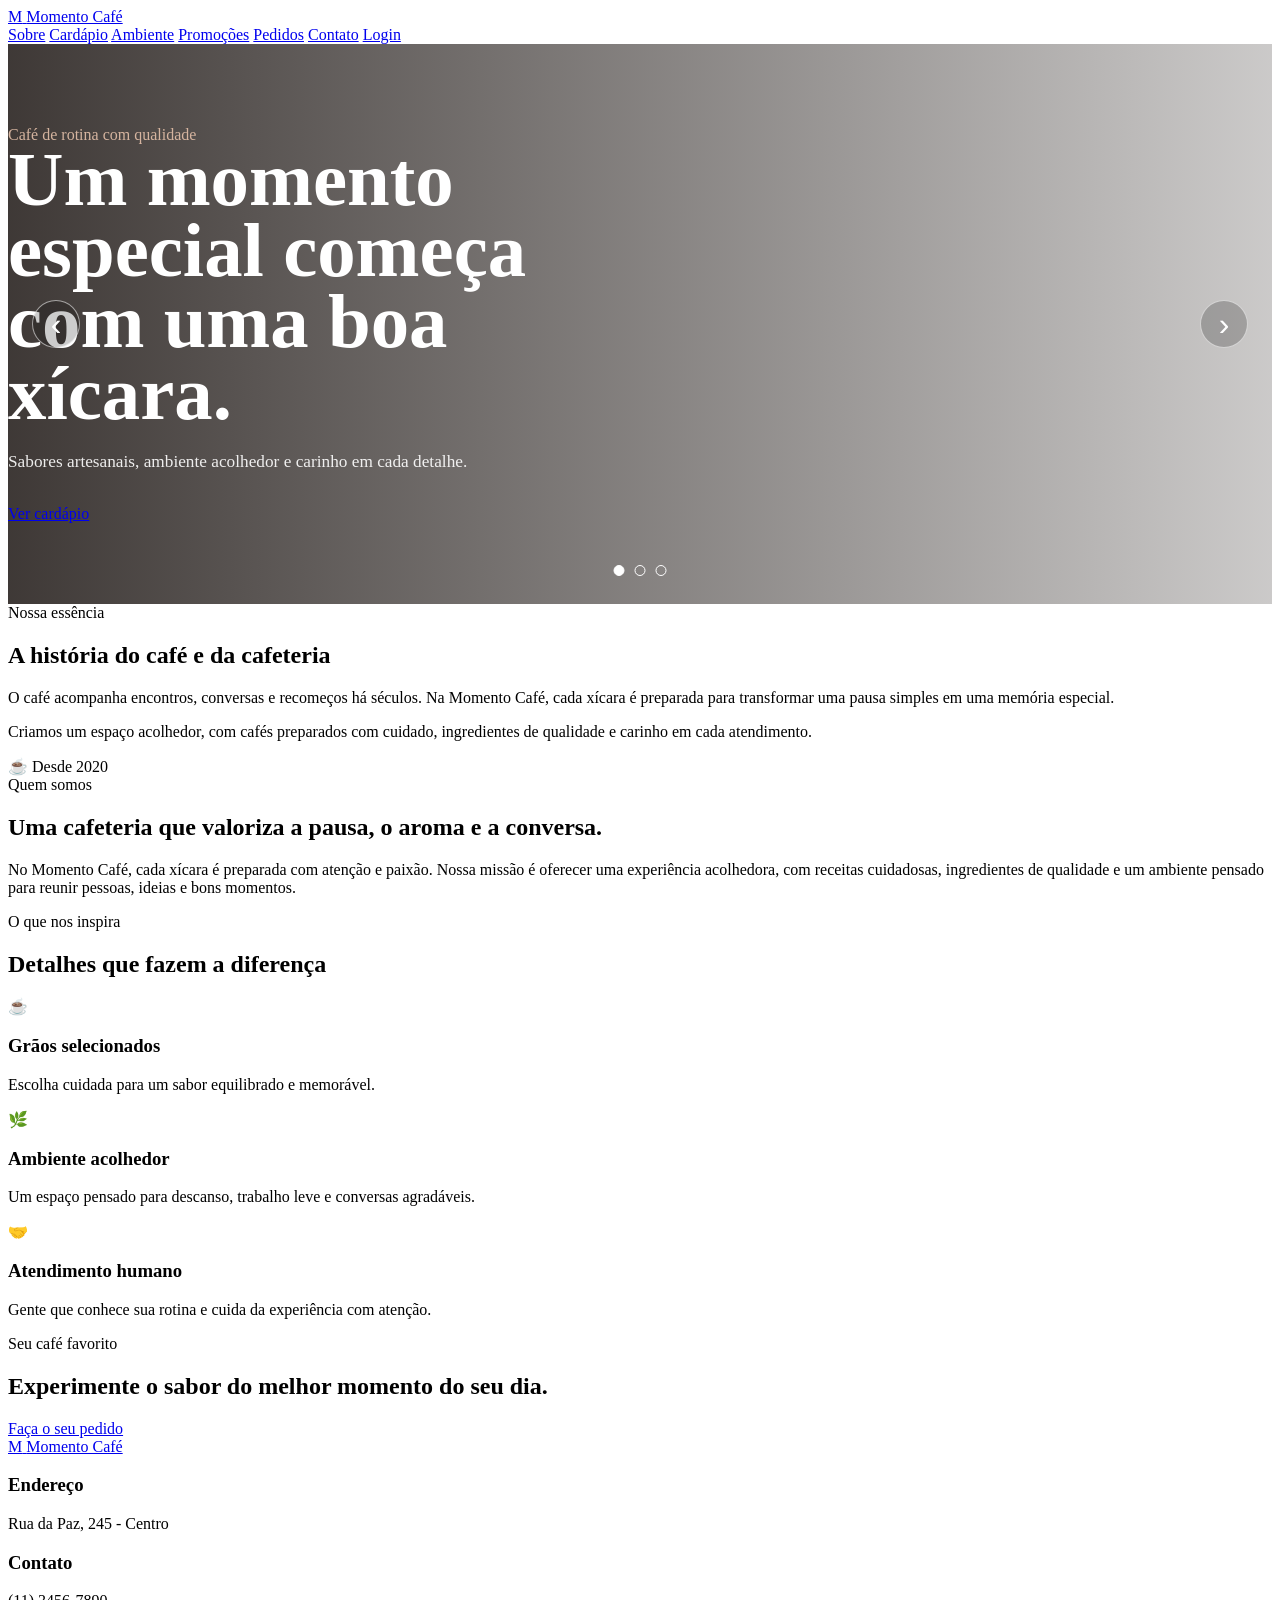
==== index.html @ d77c0c81 "Atualiza a página inicial com carrossel de destaques e mantém o layout do site da Momento Café." ====
<!DOCTYPE html>
<html lang="pt-BR">
  <head>
    <meta charset="UTF-8" />
    <meta name="viewport" content="width=device-width, initial-scale=1.0" />
    <title>Momento Café | Sobre</title>
    <meta
      name="description"
      content="Momento Café: café com alma, ambiente acolhedor e sabores que transformam o dia."
    />
    <link rel="stylesheet" href="css/style.css" />
  </head>
  <body>
    <header class="site-header">
      <div class="container nav-wrap">
        <a href="index.html" class="brand" aria-label="Momento Café home">
          <span class="brand-mark">M</span>
          <span>Momento Café</span>
        </a>

        <nav class="site-nav" aria-label="Navegação principal">
          <a href="index.html" class="active">Sobre</a>
          <a href="cardapio.html">Cardápio</a>
          <a href="ambiente.html">Ambiente</a>
          <a href="promocoes.html">Promoções</a>
          <a href="pedidos.html">Pedidos</a>
          <a href="contato.html">Contato</a>
          <a href="login.html" class="nav-button">Login</a>
        </nav>
      </div>
    </header>

    <main>
      <section class="carousel" aria-label="Destaques da Momento Café">
        <div class="carousel-track">
          <article class="carousel-slide slide-one is-active">
            <div class="carousel-content">
              <span class="eyebrow">Café de rotina com qualidade</span>
              <h1>Um momento especial começa com uma boa xícara.</h1>
              <p>Sabores artesanais, ambiente acolhedor e carinho em cada detalhe.</p>
              <a href="cardapio.html" class="btn btn-primary">Ver cardápio</a>
            </div>
          </article>

          <article class="carousel-slide slide-two">
            <div class="carousel-content">
              <span class="eyebrow">Especial da casa</span>
              <h1>Latte cremoso para deixar o dia mais leve.</h1>
              <p>Espresso suave, leite cremoso e um toque especial de canela.</p>
              <a href="pedidos.html" class="btn btn-primary">Fazer pedido</a>
            </div>
          </article>

          <article class="carousel-slide slide-three">
            <div class="carousel-content">
              <span class="eyebrow">Venha nos conhecer</span>
              <h1>Um ambiente feito para boas conversas.</h1>
              <p>Relaxe, trabalhe ou encontre seus amigos na Momento Café.</p>
              <a href="ambiente.html" class="btn btn-primary">Conhecer o ambiente</a>
            </div>
          </article>
        </div>

        <button class="carousel-control previous" type="button" aria-label="Slide anterior">‹</button>
        <button class="carousel-control next" type="button" aria-label="Próximo slide">›</button>

        <div class="carousel-dots" role="tablist" aria-label="Selecionar destaque">
          <button class="carousel-dot is-active" type="button" aria-label="Ir para o slide 1" aria-selected="true"></button>
          <button class="carousel-dot" type="button" aria-label="Ir para o slide 2" aria-selected="false"></button>
          <button class="carousel-dot" type="button" aria-label="Ir para o slide 3" aria-selected="false"></button>
        </div>
      </section>

      <section class="historia-cafe" aria-labelledby="titulo-historia">
        <div class="historia-conteudo">
          <span class="historia-kicker">Nossa essência</span>
          <h2 id="titulo-historia">A história do café e da cafeteria</h2>
          <p>
            O café acompanha encontros, conversas e recomeços há séculos. Na Momento Café,
            cada xícara é preparada para transformar uma pausa simples em uma memória especial.
          </p>
          <p>
            Criamos um espaço acolhedor, com cafés preparados com cuidado, ingredientes de qualidade
            e carinho em cada atendimento.
          </p>
        </div>
        <div class="historia-detalhe" aria-hidden="true">
          <span class="xicara">☕</span>
          <span class="ano">Desde 2020</span>
        </div>
      </section>

      <section class="section about-section">
        <div class="container two-column">
          <div>
            <span class="eyebrow accent">Quem somos</span>
            <h2>Uma cafeteria que valoriza a pausa, o aroma e a conversa.</h2>
          </div>
          <p>
            No Momento Café, cada xícara é preparada com atenção e paixão. Nossa missão é oferecer
            uma experiência acolhedora, com receitas cuidadosas, ingredientes de qualidade e um ambiente
            pensado para reunir pessoas, ideias e bons momentos.
          </p>
        </div>
      </section>

      <section class="section highlight-section">
        <div class="container">
          <div class="section-heading">
            <span class="eyebrow">O que nos inspira</span>
            <h2>Detalhes que fazem a diferença</h2>
          </div>

          <div class="feature-grid">
            <article class="feature-card">
              <span class="feature-icon">☕</span>
              <h3>Grãos selecionados</h3>
              <p>Escolha cuidada para um sabor equilibrado e memorável.</p>
            </article>
            <article class="feature-card">
              <span class="feature-icon">🌿</span>
              <h3>Ambiente acolhedor</h3>
              <p>Um espaço pensado para descanso, trabalho leve e conversas agradáveis.</p>
            </article>
            <article class="feature-card">
              <span class="feature-icon">🤝</span>
              <h3>Atendimento humano</h3>
              <p>Gente que conhece sua rotina e cuida da experiência com atenção.</p>
            </article>
          </div>
        </div>
      </section>

      <section class="section cta-band">
        <div class="container cta-box">
          <div>
            <span class="eyebrow">Seu café favorito</span>
            <h2>Experimente o sabor do melhor momento do seu dia.</h2>
          </div>
          <a href="pedidos.html" class="btn btn-primary">Faça o seu pedido</a>
        </div>
      </section>
    </main>

    <footer class="site-footer">
      <div class="container footer-grid">
        <div>
          <a href="index.html" class="brand footer-brand">
            <span class="brand-mark">M</span>
            <span>Momento Café</span>
          </a>
        </div>
        <div>
          <h3>Endereço</h3>
          <p>Rua da Paz, 245 - Centro</p>
        </div>
        <div>
          <h3>Contato</h3>
          <p>(11) 3456-7890</p>
        </div>
      </div>
    </footer>

    <script>
      const slides = [...document.querySelectorAll('.carousel-slide')];
      const dots = [...document.querySelectorAll('.carousel-dot')];
      let currentSlide = 0;
      let timer;

      function showSlide(index) {
        currentSlide = (index + slides.length) % slides.length;
        slides.forEach((slide, i) => slide.classList.toggle('is-active', i === currentSlide));
        dots.forEach((dot, i) => {
          dot.classList.toggle('is-active', i === currentSlide);
          dot.setAttribute('aria-selected', i === currentSlide ? 'true' : 'false');
        });
      }

      function startAutoPlay() {
        clearInterval(timer);
        timer = setInterval(() => showSlide(currentSlide + 1), 5000);
      }

      document.querySelector('.next').addEventListener('click', () => {
        showSlide(currentSlide + 1);
        startAutoPlay();
      });

      document.querySelector('.previous').addEventListener('click', () => {
        showSlide(currentSlide - 1);
        startAutoPlay();
      });

      dots.forEach((dot, index) => {
        dot.addEventListener('click', () => {
          showSlide(index);
          startAutoPlay();
        });
      });

      startAutoPlay();
    </script>
  </body>
</html>
---- css/style.css ----
/* Carrossel da página inicial */
.carousel {
  position: relative;
  min-height: 560px;
  overflow: hidden;
  color: #fff;
}

.carousel-track,
.carousel-slide {
  min-height: 560px;
}

.carousel-slide {
  position: absolute;
  inset: 0;
  display: flex;
  align-items: center;
  opacity: 0;
  visibility: hidden;
  transition: opacity 0.7s ease, visibility 0.7s ease;
  background-position: center;
  background-size: cover;
}

.carousel-slide::before {
  content: "";
  position: absolute;
  inset: 0;
  background: linear-gradient(90deg, rgba(20, 13, 10, 0.82), rgba(20, 13, 10, 0.22));
}

.carousel-slide.is-active {
  opacity: 1;
  visibility: visible;
}

.slide-one { background-image: url('https://images.unsplash.com/photo-1495474472287-4d71bcdd2085?auto=format&fit=crop&w=1800&q=85'); }
.slide-two { background-image: url('https://images.unsplash.com/photo-1541167760496-1628856ab772?auto=format&fit=crop&w=1800&q=85'); }
.slide-three { background-image: url('https://images.unsplash.com/photo-1445116572660-236099ec97a0?auto=format&fit=crop&w=1800&q=85'); }

.carousel-content {
  position: relative;
  z-index: 1;
  width: min(650px, calc(100% - 32px));
  margin: 0 auto;
  margin-left: max(16px, calc((100% - var(--container)) / 2));
}

.carousel-content h1 {
  max-width: 650px;
  margin: 0 0 18px;
  color: #fff;
  font-family: var(--font-display);
  font-size: clamp(3rem, 6vw, 5.5rem);
  line-height: 0.93;
}

.carousel-content p {
  max-width: 500px;
  margin: 0 0 28px;
  color: rgba(255, 255, 255, 0.9);
  font-size: 1.08rem;
  line-height: 1.7;
}

.carousel-content .eyebrow { color: #d5b49f; }

.carousel-control {
  position: absolute;
  z-index: 2;
  top: 50%;
  width: 48px;
  height: 48px;
  border: 1px solid rgba(255, 255, 255, 0.55);
  border-radius: 50%;
  background: rgba(0, 0, 0, 0.2);
  color: #fff;
  cursor: pointer;
  font-size: 2rem;
  line-height: 1;
  transform: translateY(-50%);
  transition: background 0.2s ease;
}

.carousel-control:hover { background: rgba(0, 0, 0, 0.5); }
.carousel-control.previous { left: 24px; }
.carousel-control.next { right: 24px; }

.carousel-dots {
  position: absolute;
  z-index: 2;
  bottom: 28px;
  left: 50%;
  display: flex;
  gap: 10px;
  transform: translateX(-50%);
}

.carousel-dot {
  width: 11px;
  height: 11px;
  padding: 0;
  border: 1px solid #fff;
  border-radius: 50%;
  background: transparent;
  cursor: pointer;
}

.carousel-dot.is-active { background: #fff; }

@media (max-width: 640px) {
  .carousel,
  .carousel-track,
  .carousel-slide { min-height: 620px; }
  .carousel-control { top: auto; bottom: 22px; transform: none; }
  .carousel-control.previous { left: 24px; }
  .carousel-control.next { right: 24px; }
  .carousel-dots { bottom: 40px; }
}
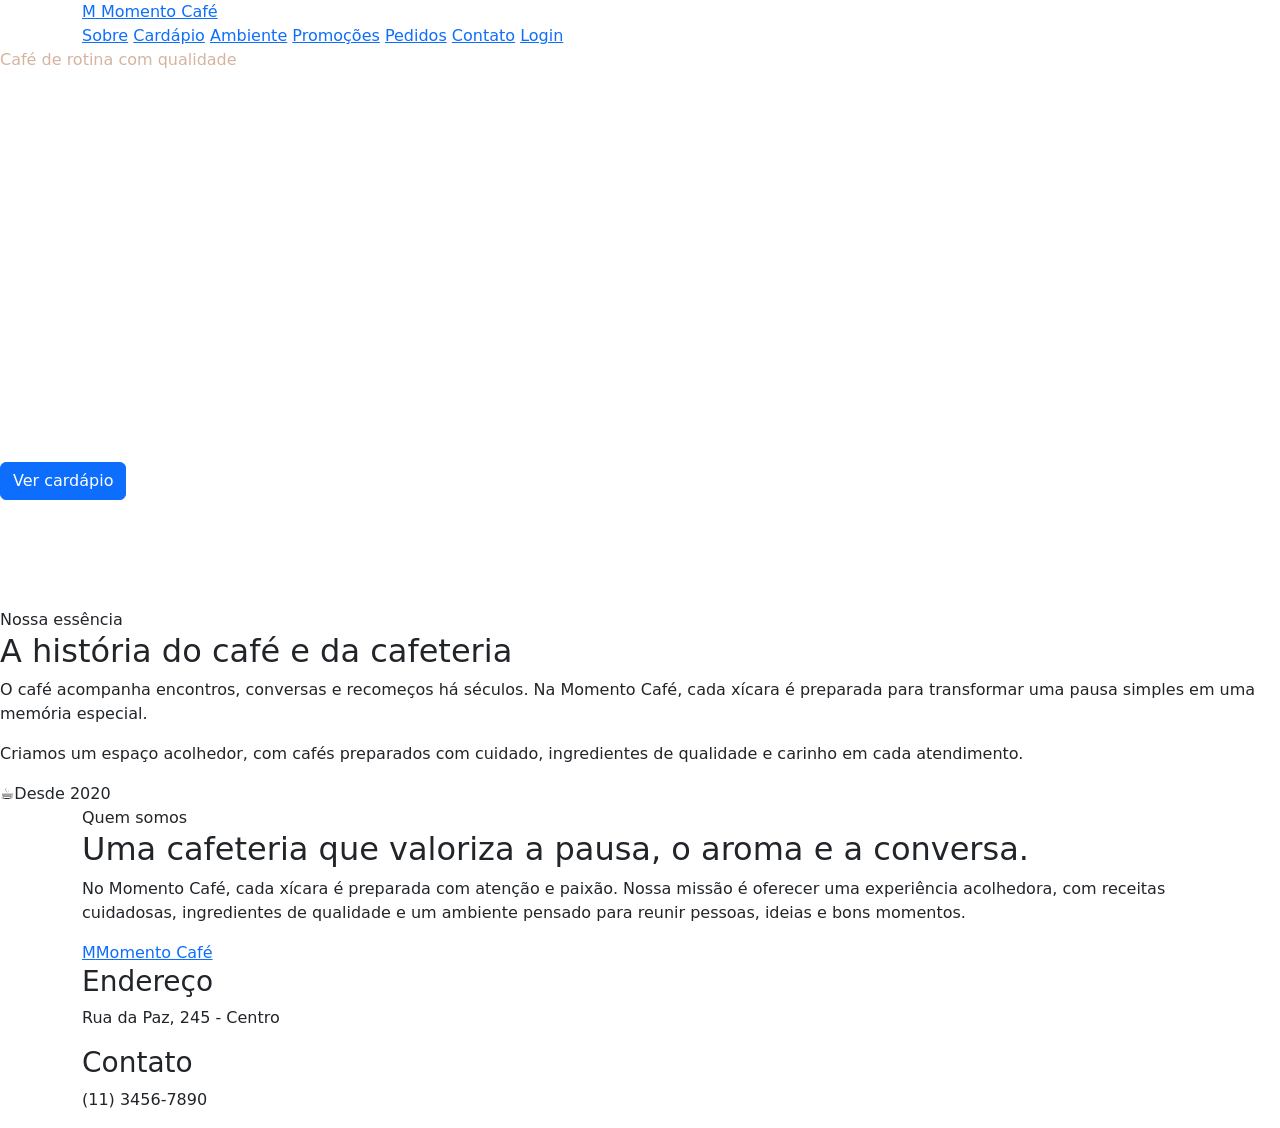
==== commit 1509f4e2: "Substitui o carrossel por um carousel Bootstrap com três slides funcionais." ====
--- a/index.html
+++ b/index.html
@@ -4,10 +4,8 @@
     <meta charset="UTF-8" />
     <meta name="viewport" content="width=device-width, initial-scale=1.0" />
     <title>Momento Café | Sobre</title>
-    <meta
-      name="description"
-      content="Momento Café: café com alma, ambiente acolhedor e sabores que transformam o dia."
-    />
+    <meta name="description" content="Momento Café: café com alma, ambiente acolhedor e sabores que transformam o dia." />
+    <link href="https://cdn.jsdelivr.net/npm/bootstrap@5.3.3/dist/css/bootstrap.min.css" rel="stylesheet" integrity="sha384-QWTKZyjpPEjISv5WaRU9OFeRpok6YctnYmDr5pNlyT2bRjXh0JMhjY6hW+ALEwIH" crossorigin="anonymous" />
     <link rel="stylesheet" href="css/style.css" />
   </head>
   <body>
@@ -17,7 +15,6 @@
           <span class="brand-mark">M</span>
           <span>Momento Café</span>
         </a>
-
         <nav class="site-nav" aria-label="Navegação principal">
           <a href="index.html" class="active">Sobre</a>
           <a href="cardapio.html">Cardápio</a>
@@ -31,174 +28,76 @@
     </header>
 
     <main>
-      <section class="carousel" aria-label="Destaques da Momento Café">
-        <div class="carousel-track">
-          <article class="carousel-slide slide-one is-active">
+      <section id="carouselMomentoCafe" class="carousel slide" data-bs-ride="carousel" data-bs-interval="5000" aria-label="Destaques da Momento Café">
+        <div class="carousel-indicators">
+          <button type="button" data-bs-target="#carouselMomentoCafe" data-bs-slide-to="0" class="active" aria-current="true" aria-label="Slide 1"></button>
+          <button type="button" data-bs-target="#carouselMomentoCafe" data-bs-slide-to="1" aria-label="Slide 2"></button>
+          <button type="button" data-bs-target="#carouselMomentoCafe" data-bs-slide-to="2" aria-label="Slide 3"></button>
+        </div>
+
+        <div class="carousel-inner">
+          <div class="carousel-item active slide-one">
             <div class="carousel-content">
               <span class="eyebrow">Café de rotina com qualidade</span>
               <h1>Um momento especial começa com uma boa xícara.</h1>
               <p>Sabores artesanais, ambiente acolhedor e carinho em cada detalhe.</p>
               <a href="cardapio.html" class="btn btn-primary">Ver cardápio</a>
             </div>
-          </article>
-
-          <article class="carousel-slide slide-two">
+          </div>
+          <div class="carousel-item slide-two">
             <div class="carousel-content">
               <span class="eyebrow">Especial da casa</span>
               <h1>Latte cremoso para deixar o dia mais leve.</h1>
               <p>Espresso suave, leite cremoso e um toque especial de canela.</p>
               <a href="pedidos.html" class="btn btn-primary">Fazer pedido</a>
             </div>
-          </article>
-
-          <article class="carousel-slide slide-three">
+          </div>
+          <div class="carousel-item slide-three">
             <div class="carousel-content">
               <span class="eyebrow">Venha nos conhecer</span>
               <h1>Um ambiente feito para boas conversas.</h1>
               <p>Relaxe, trabalhe ou encontre seus amigos na Momento Café.</p>
               <a href="ambiente.html" class="btn btn-primary">Conhecer o ambiente</a>
             </div>
-          </article>
+          </div>
         </div>
 
-        <button class="carousel-control previous" type="button" aria-label="Slide anterior">‹</button>
-        <button class="carousel-control next" type="button" aria-label="Próximo slide">›</button>
-
-        <div class="carousel-dots" role="tablist" aria-label="Selecionar destaque">
-          <button class="carousel-dot is-active" type="button" aria-label="Ir para o slide 1" aria-selected="true"></button>
-          <button class="carousel-dot" type="button" aria-label="Ir para o slide 2" aria-selected="false"></button>
-          <button class="carousel-dot" type="button" aria-label="Ir para o slide 3" aria-selected="false"></button>
-        </div>
+        <button class="carousel-control-prev" type="button" data-bs-target="#carouselMomentoCafe" data-bs-slide="prev">
+          <span class="carousel-control-prev-icon" aria-hidden="true"></span>
+          <span class="visually-hidden">Anterior</span>
+        </button>
+        <button class="carousel-control-next" type="button" data-bs-target="#carouselMomentoCafe" data-bs-slide="next">
+          <span class="carousel-control-next-icon" aria-hidden="true"></span>
+          <span class="visually-hidden">Próximo</span>
+        </button>
       </section>
 
       <section class="historia-cafe" aria-labelledby="titulo-historia">
         <div class="historia-conteudo">
           <span class="historia-kicker">Nossa essência</span>
           <h2 id="titulo-historia">A história do café e da cafeteria</h2>
-          <p>
-            O café acompanha encontros, conversas e recomeços há séculos. Na Momento Café,
-            cada xícara é preparada para transformar uma pausa simples em uma memória especial.
-          </p>
-          <p>
-            Criamos um espaço acolhedor, com cafés preparados com cuidado, ingredientes de qualidade
-            e carinho em cada atendimento.
-          </p>
+          <p>O café acompanha encontros, conversas e recomeços há séculos. Na Momento Café, cada xícara é preparada para transformar uma pausa simples em uma memória especial.</p>
+          <p>Criamos um espaço acolhedor, com cafés preparados com cuidado, ingredientes de qualidade e carinho em cada atendimento.</p>
         </div>
-        <div class="historia-detalhe" aria-hidden="true">
-          <span class="xicara">☕</span>
-          <span class="ano">Desde 2020</span>
-        </div>
+        <div class="historia-detalhe" aria-hidden="true"><span class="xicara">☕</span><span class="ano">Desde 2020</span></div>
       </section>
 
       <section class="section about-section">
         <div class="container two-column">
-          <div>
-            <span class="eyebrow accent">Quem somos</span>
-            <h2>Uma cafeteria que valoriza a pausa, o aroma e a conversa.</h2>
-          </div>
-          <p>
-            No Momento Café, cada xícara é preparada com atenção e paixão. Nossa missão é oferecer
-            uma experiência acolhedora, com receitas cuidadosas, ingredientes de qualidade e um ambiente
-            pensado para reunir pessoas, ideias e bons momentos.
-          </p>
-        </div>
-      </section>
-
-      <section class="section highlight-section">
-        <div class="container">
-          <div class="section-heading">
-            <span class="eyebrow">O que nos inspira</span>
-            <h2>Detalhes que fazem a diferença</h2>
-          </div>
-
-          <div class="feature-grid">
-            <article class="feature-card">
-              <span class="feature-icon">☕</span>
-              <h3>Grãos selecionados</h3>
-              <p>Escolha cuidada para um sabor equilibrado e memorável.</p>
-            </article>
-            <article class="feature-card">
-              <span class="feature-icon">🌿</span>
-              <h3>Ambiente acolhedor</h3>
-              <p>Um espaço pensado para descanso, trabalho leve e conversas agradáveis.</p>
-            </article>
-            <article class="feature-card">
-              <span class="feature-icon">🤝</span>
-              <h3>Atendimento humano</h3>
-              <p>Gente que conhece sua rotina e cuida da experiência com atenção.</p>
-            </article>
-          </div>
-        </div>
-      </section>
-
-      <section class="section cta-band">
-        <div class="container cta-box">
-          <div>
-            <span class="eyebrow">Seu café favorito</span>
-            <h2>Experimente o sabor do melhor momento do seu dia.</h2>
-          </div>
-          <a href="pedidos.html" class="btn btn-primary">Faça o seu pedido</a>
+          <div><span class="eyebrow accent">Quem somos</span><h2>Uma cafeteria que valoriza a pausa, o aroma e a conversa.</h2></div>
+          <p>No Momento Café, cada xícara é preparada com atenção e paixão. Nossa missão é oferecer uma experiência acolhedora, com receitas cuidadosas, ingredientes de qualidade e um ambiente pensado para reunir pessoas, ideias e bons momentos.</p>
         </div>
       </section>
     </main>
 
     <footer class="site-footer">
       <div class="container footer-grid">
-        <div>
-          <a href="index.html" class="brand footer-brand">
-            <span class="brand-mark">M</span>
-            <span>Momento Café</span>
-          </a>
-        </div>
-        <div>
-          <h3>Endereço</h3>
-          <p>Rua da Paz, 245 - Centro</p>
-        </div>
-        <div>
-          <h3>Contato</h3>
-          <p>(11) 3456-7890</p>
-        </div>
+        <div><a href="index.html" class="brand footer-brand"><span class="brand-mark">M</span><span>Momento Café</span></a></div>
+        <div><h3>Endereço</h3><p>Rua da Paz, 245 - Centro</p></div>
+        <div><h3>Contato</h3><p>(11) 3456-7890</p></div>
       </div>
     </footer>
 
-    <script>
-      const slides = [...document.querySelectorAll('.carousel-slide')];
-      const dots = [...document.querySelectorAll('.carousel-dot')];
-      let currentSlide = 0;
-      let timer;
-
-      function showSlide(index) {
-        currentSlide = (index + slides.length) % slides.length;
-        slides.forEach((slide, i) => slide.classList.toggle('is-active', i === currentSlide));
-        dots.forEach((dot, i) => {
-          dot.classList.toggle('is-active', i === currentSlide);
-          dot.setAttribute('aria-selected', i === currentSlide ? 'true' : 'false');
-        });
-      }
-
-      function startAutoPlay() {
-        clearInterval(timer);
-        timer = setInterval(() => showSlide(currentSlide + 1), 5000);
-      }
-
-      document.querySelector('.next').addEventListener('click', () => {
-        showSlide(currentSlide + 1);
-        startAutoPlay();
-      });
-
-      document.querySelector('.previous').addEventListener('click', () => {
-        showSlide(currentSlide - 1);
-        startAutoPlay();
-      });
-
-      dots.forEach((dot, index) => {
-        dot.addEventListener('click', () => {
-          showSlide(index);
-          startAutoPlay();
-        });
-      });
-
-      startAutoPlay();
-    </script>
+    <script src="https://cdn.jsdelivr.net/npm/bootstrap@5.3.3/dist/js/bootstrap.bundle.min.js" integrity="sha384-YvpcrYf0tY3lHB60NNkmXc5s9fDVZLESaAA55NDzOxhy9GkcIdslK1eN7N6jIeHz" crossorigin="anonymous"></script>
   </body>
 </html>
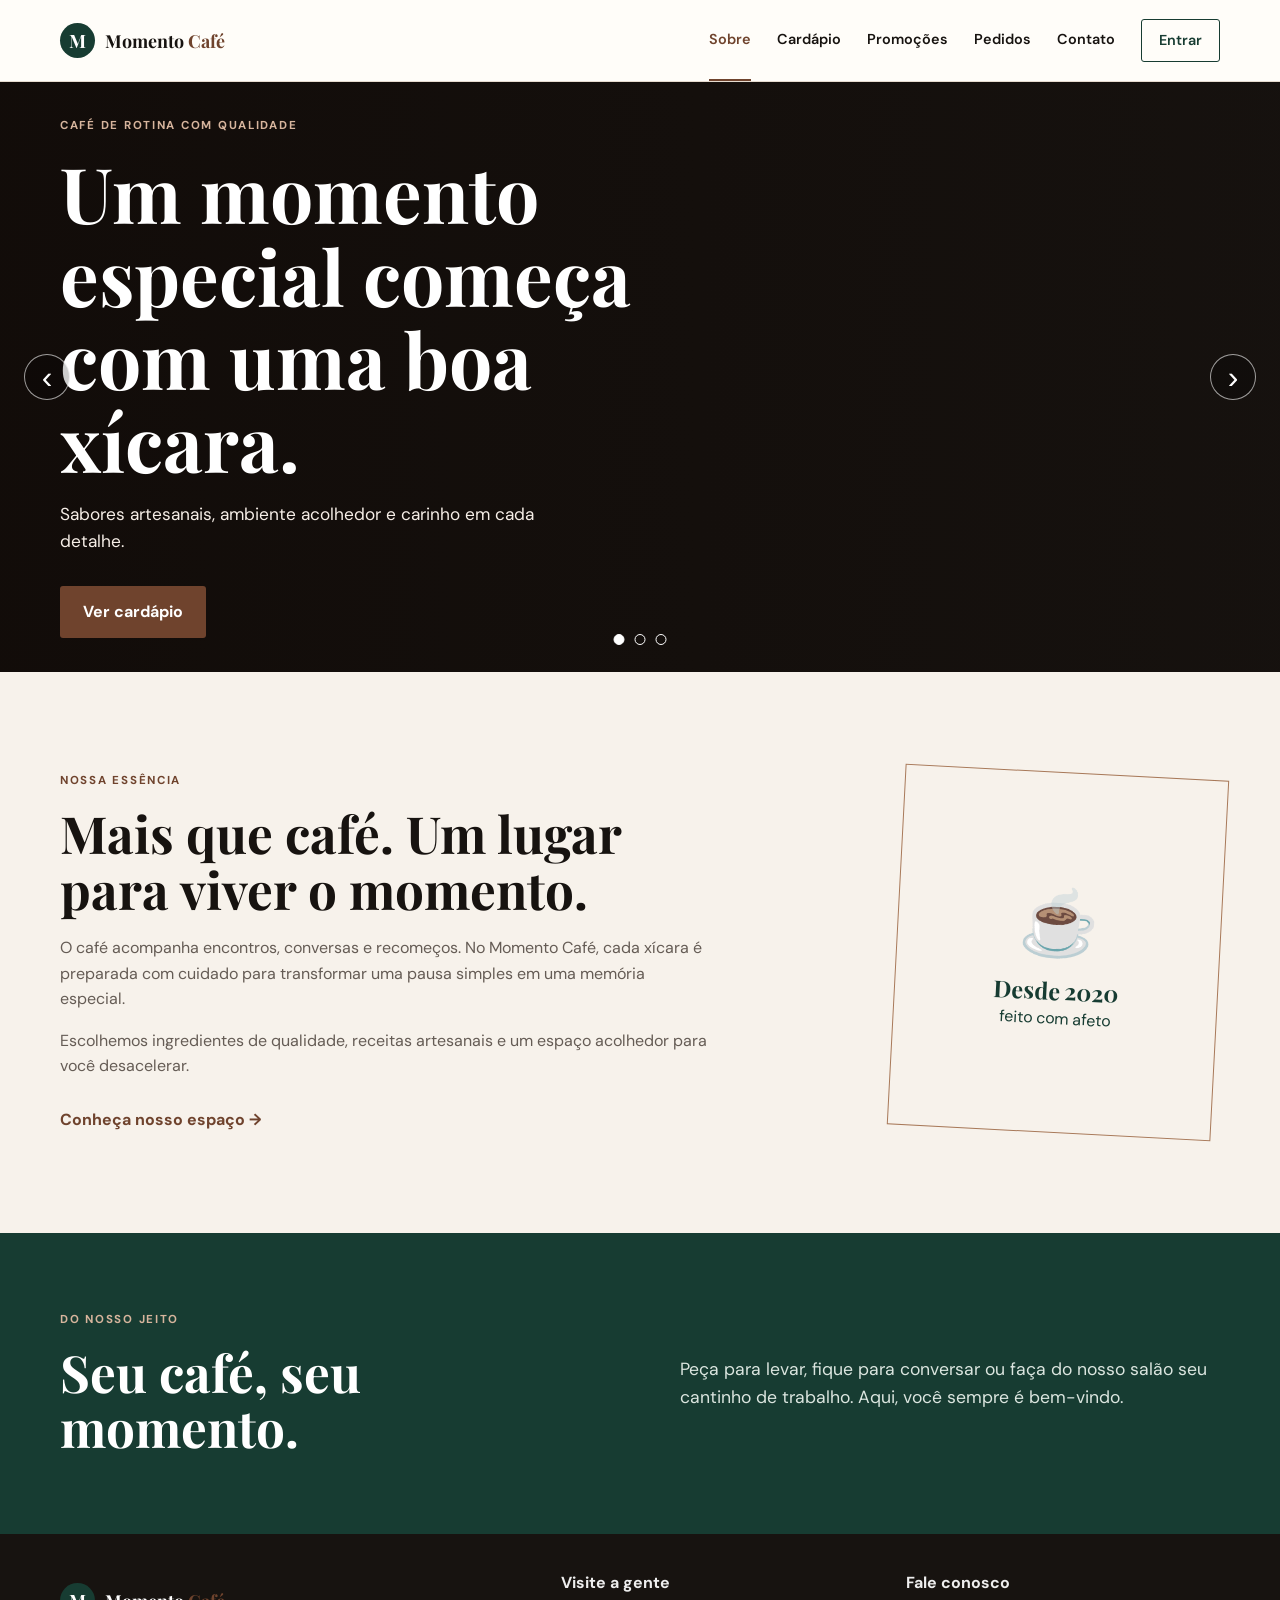
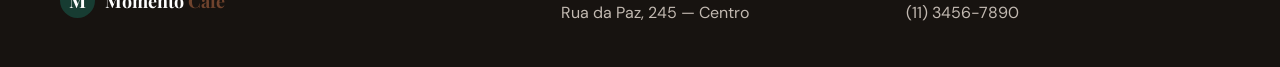
==== commit ae0f448d: "Cria páginas completas da cafeteria Momento Café com navegação, carrossel e estilos responsivos." ====
--- a/index.html
+++ b/index.html
@@ -1,103 +1,31 @@
 <!DOCTYPE html>
 <html lang="pt-BR">
-  <head>
-    <meta charset="UTF-8" />
-    <meta name="viewport" content="width=device-width, initial-scale=1.0" />
-    <title>Momento Café | Sobre</title>
-    <meta name="description" content="Momento Café: café com alma, ambiente acolhedor e sabores que transformam o dia." />
-    <link href="https://cdn.jsdelivr.net/npm/bootstrap@5.3.3/dist/css/bootstrap.min.css" rel="stylesheet" integrity="sha384-QWTKZyjpPEjISv5WaRU9OFeRpok6YctnYmDr5pNlyT2bRjXh0JMhjY6hW+ALEwIH" crossorigin="anonymous" />
-    <link rel="stylesheet" href="css/style.css" />
-  </head>
-  <body>
-    <header class="site-header">
-      <div class="container nav-wrap">
-        <a href="index.html" class="brand" aria-label="Momento Café home">
-          <span class="brand-mark">M</span>
-          <span>Momento Café</span>
-        </a>
-        <nav class="site-nav" aria-label="Navegação principal">
-          <a href="index.html" class="active">Sobre</a>
-          <a href="cardapio.html">Cardápio</a>
-          <a href="ambiente.html">Ambiente</a>
-          <a href="promocoes.html">Promoções</a>
-          <a href="pedidos.html">Pedidos</a>
-          <a href="contato.html">Contato</a>
-          <a href="login.html" class="nav-button">Login</a>
-        </nav>
-      </div>
-    </header>
-
-    <main>
-      <section id="carouselMomentoCafe" class="carousel slide" data-bs-ride="carousel" data-bs-interval="5000" aria-label="Destaques da Momento Café">
-        <div class="carousel-indicators">
-          <button type="button" data-bs-target="#carouselMomentoCafe" data-bs-slide-to="0" class="active" aria-current="true" aria-label="Slide 1"></button>
-          <button type="button" data-bs-target="#carouselMomentoCafe" data-bs-slide-to="1" aria-label="Slide 2"></button>
-          <button type="button" data-bs-target="#carouselMomentoCafe" data-bs-slide-to="2" aria-label="Slide 3"></button>
-        </div>
-
-        <div class="carousel-inner">
-          <div class="carousel-item active slide-one">
-            <div class="carousel-content">
-              <span class="eyebrow">Café de rotina com qualidade</span>
-              <h1>Um momento especial começa com uma boa xícara.</h1>
-              <p>Sabores artesanais, ambiente acolhedor e carinho em cada detalhe.</p>
-              <a href="cardapio.html" class="btn btn-primary">Ver cardápio</a>
-            </div>
-          </div>
-          <div class="carousel-item slide-two">
-            <div class="carousel-content">
-              <span class="eyebrow">Especial da casa</span>
-              <h1>Latte cremoso para deixar o dia mais leve.</h1>
-              <p>Espresso suave, leite cremoso e um toque especial de canela.</p>
-              <a href="pedidos.html" class="btn btn-primary">Fazer pedido</a>
-            </div>
-          </div>
-          <div class="carousel-item slide-three">
-            <div class="carousel-content">
-              <span class="eyebrow">Venha nos conhecer</span>
-              <h1>Um ambiente feito para boas conversas.</h1>
-              <p>Relaxe, trabalhe ou encontre seus amigos na Momento Café.</p>
-              <a href="ambiente.html" class="btn btn-primary">Conhecer o ambiente</a>
-            </div>
-          </div>
-        </div>
-
-        <button class="carousel-control-prev" type="button" data-bs-target="#carouselMomentoCafe" data-bs-slide="prev">
-          <span class="carousel-control-prev-icon" aria-hidden="true"></span>
-          <span class="visually-hidden">Anterior</span>
-        </button>
-        <button class="carousel-control-next" type="button" data-bs-target="#carouselMomentoCafe" data-bs-slide="next">
-          <span class="carousel-control-next-icon" aria-hidden="true"></span>
-          <span class="visually-hidden">Próximo</span>
-        </button>
-      </section>
-
-      <section class="historia-cafe" aria-labelledby="titulo-historia">
-        <div class="historia-conteudo">
-          <span class="historia-kicker">Nossa essência</span>
-          <h2 id="titulo-historia">A história do café e da cafeteria</h2>
-          <p>O café acompanha encontros, conversas e recomeços há séculos. Na Momento Café, cada xícara é preparada para transformar uma pausa simples em uma memória especial.</p>
-          <p>Criamos um espaço acolhedor, com cafés preparados com cuidado, ingredientes de qualidade e carinho em cada atendimento.</p>
-        </div>
-        <div class="historia-detalhe" aria-hidden="true"><span class="xicara">☕</span><span class="ano">Desde 2020</span></div>
-      </section>
-
-      <section class="section about-section">
-        <div class="container two-column">
-          <div><span class="eyebrow accent">Quem somos</span><h2>Uma cafeteria que valoriza a pausa, o aroma e a conversa.</h2></div>
-          <p>No Momento Café, cada xícara é preparada com atenção e paixão. Nossa missão é oferecer uma experiência acolhedora, com receitas cuidadosas, ingredientes de qualidade e um ambiente pensado para reunir pessoas, ideias e bons momentos.</p>
-        </div>
-      </section>
-    </main>
-
-    <footer class="site-footer">
-      <div class="container footer-grid">
-        <div><a href="index.html" class="brand footer-brand"><span class="brand-mark">M</span><span>Momento Café</span></a></div>
-        <div><h3>Endereço</h3><p>Rua da Paz, 245 - Centro</p></div>
-        <div><h3>Contato</h3><p>(11) 3456-7890</p></div>
-      </div>
-    </footer>
-
-    <script src="https://cdn.jsdelivr.net/npm/bootstrap@5.3.3/dist/js/bootstrap.bundle.min.js" integrity="sha384-YvpcrYf0tY3lHB60NNkmXc5s9fDVZLESaAA55NDzOxhy9GkcIdslK1eN7N6jIeHz" crossorigin="anonymous"></script>
-  </body>
-</html>
+<head>
+  <meta charset="UTF-8"><meta name="viewport" content="width=device-width, initial-scale=1.0">
+  <meta name="description" content="Momento Café — café com alma, sabor e bons momentos.">
+  <title>Sobre | Momento Café</title>
+  <link rel="preconnect" href="https://fonts.googleapis.com"><link rel="preconnect" href="https://fonts.gstatic.com" crossorigin>
+  <link href="https://fonts.googleapis.com/css2?family=DM+Sans:wght@400;500;600;700&family=Playfair+Display:wght@600;700;800&display=swap" rel="stylesheet">
+  <link rel="stylesheet" href="css/style.css">
+</head>
+<body>
+  <header class="site-header"><div class="container nav-wrap">
+    <a class="brand" href="index.html"><span class="brand-mark">M</span><span>Momento <strong>Café</strong></span></a>
+    <nav class="site-nav" aria-label="Navegação principal">
+      <a class="active" href="index.html">Sobre</a><a href="cardapio.html">Cardápio</a><a href="promocoes.html">Promoções</a><a href="pedidos.html">Pedidos</a><a href="contato.html">Contato</a><a class="nav-login" href="login.html">Entrar</a>
+    </nav>
+  </div></header>
+  <main>
+    <section class="hero-carousel" aria-label="Destaques do Momento Café">
+      <div class="hero-slide slide-one is-active"><div class="hero-content"><span class="eyebrow">Café de rotina com qualidade</span><h1>Um momento especial começa com uma boa xícara.</h1><p>Sabores artesanais, ambiente acolhedor e carinho em cada detalhe.</p><a class="button" href="cardapio.html">Ver cardápio</a></div></div>
+      <div class="hero-slide slide-two"><div class="hero-content"><span class="eyebrow">Especial da casa</span><h1>Latte cremoso para deixar o dia mais leve.</h1><p>Espresso suave, leite cremoso e um toque especial de canela.</p><a class="button" href="pedidos.html">Fazer pedido</a></div></div>
+      <div class="hero-slide slide-three"><div class="hero-content"><span class="eyebrow">Venha nos conhecer</span><h1>Um ambiente feito para boas conversas.</h1><p>Relaxe, trabalhe ou encontre seus amigos no Momento Café.</p><a class="button" href="contato.html">Encontrar a gente</a></div></div>
+      <button class="carousel-arrow previous" type="button" aria-label="Slide anterior">‹</button><button class="carousel-arrow next" type="button" aria-label="Próximo slide">›</button>
+      <div class="carousel-dots" role="tablist" aria-label="Selecionar destaque"><button class="carousel-dot is-active" type="button" aria-label="Slide 1" aria-selected="true"></button><button class="carousel-dot" type="button" aria-label="Slide 2" aria-selected="false"></button><button class="carousel-dot" type="button" aria-label="Slide 3" aria-selected="false"></button></div>
+    </section>
+    <section class="story container"><div><span class="eyebrow dark">Nossa essência</span><h2>Mais que café. Um lugar para viver o momento.</h2><p>O café acompanha encontros, conversas e recomeços. No Momento Café, cada xícara é preparada com cuidado para transformar uma pausa simples em uma memória especial.</p><p>Escolhemos ingredientes de qualidade, receitas artesanais e um espaço acolhedor para você desacelerar.</p><a class="text-link" href="contato.html">Conheça nosso espaço →</a></div><div class="story-card"><span class="cup">☕</span><strong>Desde 2020</strong><span>feito com afeto</span></div></section>
+    <section class="highlight"><div class="container highlight-grid"><div><span class="eyebrow">Do nosso jeito</span><h2>Seu café, seu momento.</h2></div><p>Peça para levar, fique para conversar ou faça do nosso salão seu cantinho de trabalho. Aqui, você sempre é bem-vindo.</p></div></section>
+  </main>
+  <footer class="site-footer"><div class="container footer-grid"><a class="brand" href="index.html"><span class="brand-mark">M</span><span>Momento <strong>Café</strong></span></a><div><strong>Visite a gente</strong><p>Rua da Paz, 245 — Centro</p></div><div><strong>Fale conosco</strong><p>(11) 3456-7890</p></div></div></footer>
+  <script>const slides=[...document.querySelectorAll('.hero-slide')],dots=[...document.querySelectorAll('.carousel-dot')];let current=0;function showSlide(n){current=(n+slides.length)%slides.length;slides.forEach((s,i)=>s.classList.toggle('is-active',i===current));dots.forEach((d,i)=>{d.classList.toggle('is-active',i===current);d.setAttribute('aria-selected',i===current)});}document.querySelector('.previous').onclick=()=>showSlide(current-1);document.querySelector('.next').onclick=()=>showSlide(current+1);dots.forEach((d,i)=>d.onclick=()=>showSlide(i));setInterval(()=>showSlide(current+1),6000);</script>
+</body></html>
--- a/css/style.css
+++ b/css/style.css
@@ -1,121 +1,3 @@
-
-/* Carrossel da página inicial */
-.carousel {
-  position: relative;
-  min-height: 560px;
-  overflow: hidden;
-  color: #fff;
-}
-
-.carousel-track,
-.carousel-slide {
-  min-height: 560px;
-}
-
-.carousel-slide {
-  position: absolute;
-  inset: 0;
-  display: flex;
-  align-items: center;
-  opacity: 0;
-  visibility: hidden;
-  transition: opacity 0.7s ease, visibility 0.7s ease;
-  background-position: center;
-  background-size: cover;
-}
-
-.carousel-slide::before {
-  content: "";
-  position: absolute;
-  inset: 0;
-  background: linear-gradient(90deg, rgba(20, 13, 10, 0.82), rgba(20, 13, 10, 0.22));
-}
-
-.carousel-slide.is-active {
-  opacity: 1;
-  visibility: visible;
-}
-
-.slide-one { background-image: url('https://images.unsplash.com/photo-1495474472287-4d71bcdd2085?auto=format&fit=crop&w=1800&q=85'); }
-.slide-two { background-image: url('https://images.unsplash.com/photo-1541167760496-1628856ab772?auto=format&fit=crop&w=1800&q=85'); }
-.slide-three { background-image: url('https://images.unsplash.com/photo-1445116572660-236099ec97a0?auto=format&fit=crop&w=1800&q=85'); }
-
-.carousel-content {
-  position: relative;
-  z-index: 1;
-  width: min(650px, calc(100% - 32px));
-  margin: 0 auto;
-  margin-left: max(16px, calc((100% - var(--container)) / 2));
-}
-
-.carousel-content h1 {
-  max-width: 650px;
-  margin: 0 0 18px;
-  color: #fff;
-  font-family: var(--font-display);
-  font-size: clamp(3rem, 6vw, 5.5rem);
-  line-height: 0.93;
-}
-
-.carousel-content p {
-  max-width: 500px;
-  margin: 0 0 28px;
-  color: rgba(255, 255, 255, 0.9);
-  font-size: 1.08rem;
-  line-height: 1.7;
-}
-
-.carousel-content .eyebrow { color: #d5b49f; }
-
-.carousel-control {
-  position: absolute;
-  z-index: 2;
-  top: 50%;
-  width: 48px;
-  height: 48px;
-  border: 1px solid rgba(255, 255, 255, 0.55);
-  border-radius: 50%;
-  background: rgba(0, 0, 0, 0.2);
-  color: #fff;
-  cursor: pointer;
-  font-size: 2rem;
-  line-height: 1;
-  transform: translateY(-50%);
-  transition: background 0.2s ease;
-}
-
-.carousel-control:hover { background: rgba(0, 0, 0, 0.5); }
-.carousel-control.previous { left: 24px; }
-.carousel-control.next { right: 24px; }
-
-.carousel-dots {
-  position: absolute;
-  z-index: 2;
-  bottom: 28px;
-  left: 50%;
-  display: flex;
-  gap: 10px;
-  transform: translateX(-50%);
-}
-
-.carousel-dot {
-  width: 11px;
-  height: 11px;
-  padding: 0;
-  border: 1px solid #fff;
-  border-radius: 50%;
-  background: transparent;
-  cursor: pointer;
-}
-
-.carousel-dot.is-active { background: #fff; }
-
-@media (max-width: 640px) {
-  .carousel,
-  .carousel-track,
-  .carousel-slide { min-height: 620px; }
-  .carousel-control { top: auto; bottom: 22px; transform: none; }
-  .carousel-control.previous { left: 24px; }
-  .carousel-control.next { right: 24px; }
-  .carousel-dots { bottom: 40px; }
-}
+@import url('https://fonts.googleapis.com/css2?family=DM+Sans:wght@400;500;600;700&family=Playfair+Display:wght@600;700;800&display=swap');
+:root{--brown:#6f432d;--brown-light:#a87959;--black:#171310;--green:#173c32;--cream:#f7f2eb;--paper:#fffdf9;--line:#e6dbcf;--font-body:'DM Sans',sans-serif;--font-display:'Playfair Display',serif;--container:1160px}*{box-sizing:border-box}html{scroll-behavior:smooth}body{margin:0;background:var(--cream);color:var(--black);font:16px/1.6 var(--font-body)}a{color:inherit;text-decoration:none}.container{width:min(var(--container),calc(100% - 48px));margin:auto}.site-header{background:var(--paper);border-bottom:1px solid var(--line);position:relative;z-index:5}.nav-wrap{min-height:78px;display:flex;align-items:center;justify-content:space-between;gap:24px}.brand{display:flex;align-items:center;gap:10px;font:700 1.12rem var(--font-display);white-space:nowrap}.brand strong{color:var(--brown)}.brand-mark{display:grid;place-items:center;width:35px;height:35px;border-radius:50%;background:var(--green);color:#fff;font:700 1.15rem var(--font-display)}.site-nav{display:flex;align-items:center;gap:26px;font-size:.9rem;font-weight:600}.site-nav a{padding:28px 0;border-bottom:2px solid transparent}.site-nav a:hover,.site-nav a.active{color:var(--brown);border-color:var(--brown)}.site-nav .nav-login{padding:9px 17px;border:1px solid var(--green);color:var(--green);border-radius:3px}.site-nav .nav-login:hover,.site-nav .nav-login.active{background:var(--green);color:#fff}.hero-carousel{height:590px;position:relative;overflow:hidden;background:var(--black);color:#fff}.hero-slide{position:absolute;inset:0;display:flex;align-items:center;opacity:0;visibility:hidden;background-size:cover;background-position:center;transition:opacity .65s ease,visibility .65s ease}.hero-slide:before{content:'';position:absolute;inset:0;background:linear-gradient(90deg,rgba(17,11,8,.86),rgba(17,11,8,.2))}.hero-slide.is-active{opacity:1;visibility:visible}.slide-one{background-image:url('https://images.unsplash.com/photo-1495474472287-4d71bcdd2085?auto=format&fit=crop&w=1800&q=85')}.slide-two{background-image:url('https://images.unsplash.com/photo-1541167760496-1628856ab772?auto=format&fit=crop&w=1800&q=85')}.slide-three{background-image:url('https://images.unsplash.com/photo-1445116572660-236099ec97a0?auto=format&fit=crop&w=1800&q=85')}.hero-content{position:relative;z-index:1;width:min(650px,calc(100% - 48px));margin-left:max(24px,calc((100% - var(--container))/2))}.eyebrow{display:block;color:#d7b59d;text-transform:uppercase;letter-spacing:.15em;font-size:.72rem;font-weight:700;margin-bottom:16px}.eyebrow.dark{color:var(--brown)}h1,h2,h3{font-family:var(--font-display);line-height:1.08;margin:0 0 18px}h1{font-size:clamp(2.6rem,6vw,5.2rem)}h2{font-size:clamp(2rem,4vw,3.35rem)}h3{font-size:1.25rem}.hero-content h1{color:#fff;max-width:640px}.hero-content p{max-width:510px;color:#f6eee7;font-size:1.08rem;margin:0 0 30px}.button{display:inline-block;border:0;border-radius:3px;background:var(--brown);color:#fff!important;padding:13px 23px;font-weight:700;cursor:pointer;transition:transform .2s,background .2s}.button:hover{background:var(--green);transform:translateY(-2px)}.carousel-arrow{position:absolute;z-index:2;top:50%;width:46px;height:46px;border:1px solid #ffffff99;border-radius:50%;background:#0003;color:#fff;font-size:2rem;line-height:1;cursor:pointer;transform:translateY(-50%)}.carousel-arrow:hover{background:#0009}.previous{left:24px}.next{right:24px}.carousel-dots{position:absolute;z-index:2;bottom:27px;left:50%;display:flex;gap:10px;transform:translateX(-50%)}.carousel-dot{width:11px;height:11px;padding:0;border:1px solid #fff;border-radius:50%;background:transparent;cursor:pointer}.carousel-dot.is-active{background:#fff}.story{display:grid;grid-template-columns:1.4fr .6fr;gap:80px;padding-top:100px;padding-bottom:100px}.story h2{max-width:600px}.story p{max-width:650px;color:#655c55}.text-link{display:inline-block;color:var(--brown);font-weight:700;margin-top:12px}.story-card{display:flex;flex-direction:column;align-items:center;justify-content:center;min-height:280px;border:1px solid var(--brown-light);color:var(--green);transform:rotate(3deg)}.story-card .cup{font-size:4rem}.story-card strong{font:700 1.45rem var(--font-display)}.highlight{background:var(--green);color:#fff;padding:78px 0}.highlight-grid{display:grid;grid-template-columns:1fr 1fr;gap:80px;align-items:center}.highlight h2{margin:0}.highlight p{color:#dbe5df;font-size:1.1rem}.page-heading{text-align:center;padding:90px 24px 65px}.page-heading h1{font-size:clamp(2.8rem,6vw,4.8rem)}.page-heading p{color:#6d635b;margin:0}.menu{display:grid;grid-template-columns:1fr 1fr;gap:80px;padding-bottom:110px}.menu-category h2{font-size:2rem;color:var(--green);border-bottom:2px solid var(--brown-light);padding-bottom:16px}.menu-item{display:flex;justify-content:space-between;gap:20px;border-bottom:1px solid var(--line);padding:22px 0}.menu-item h3{margin:0 0 5px}.menu-item p{color:#756b63;margin:0;font-size:.9rem}.menu-item>strong{color:var(--brown);white-space:nowrap}.promo-grid{display:grid;grid-template-columns:repeat(3,1fr);gap:22px;padding-bottom:110px}.promo-card{background:#e7d2bd;padding:34px;min-height:280px}.promo-card.green{background:#d7e0d8}.promo-card.dark-card{background:var(--green);color:#fff}.promo-card p{color:#665950}.dark-card p{color:#dbe5df}.promo-tag{color:var(--brown);font-size:.72rem;font-weight:700;letter-spacing:.12em;text-transform:uppercase}.dark-card .promo-tag,.dark-card .text-link{color:#b6d0bf}.order-area,.contact-grid{display:grid;grid-template-columns:1fr 1fr;gap:90px;padding-bottom:110px}.order-intro h2,.contact-info h2{font-size:2.5rem}.order-intro p,.contact-info>p{color:#6d635b}.order-steps>div{border-left:2px solid var(--brown-light);padding:0 0 25px 22px}.order-steps span{color:var(--brown);font-weight:700}.order-steps h3{margin:5px 0}.order-steps p{margin:0;color:#6d635b}.contact-line{display:flex;flex-direction:column;border-top:1px solid var(--line);padding:17px 0}.contact-line strong{color:var(--brown)}.contact-form{display:flex;flex-direction:column;gap:17px;background:var(--paper);padding:30px;border:1px solid var(--line)}label{display:flex;flex-direction:column;gap:7px;font-weight:700;font-size:.9rem}input,textarea{width:100%;border:1px solid #d8c9bb;background:#fff;padding:12px 13px;font:inherit;color:var(--black);border-radius:2px}textarea{resize:vertical}.contact-form .button{align-self:flex-start}.login-page{min-height:calc(100vh - 230px);display:grid;place-items:center;padding:70px 24px}.login-card{width:min(470px,100%);background:var(--paper);padding:42px;border:1px solid var(--line)}.login-card h1{font-size:2.65rem}.login-card>p{color:#6d635b}.login-note{font-size:.9rem;text-align:center}.login-note a{color:var(--brown);font-weight:700}.site-footer{background:var(--black);color:#eee;padding:36px 0}.footer-grid{display:grid;grid-template-columns:1.5fr 1fr 1fr;gap:30px;align-items:center}.footer-grid p{color:#c2b9b1;margin:5px 0}.footer-grid .brand{color:#fff}
+@media(max-width:800px){.nav-wrap{flex-direction:column;padding:18px 0}.site-nav{flex-wrap:wrap;justify-content:center;gap:13px}.site-nav a{padding:5px}.site-nav .nav-login{padding:7px 12px}.hero-carousel{height:620px}.story,.highlight-grid,.menu,.promo-grid,.order-area,.contact-grid{grid-template-columns:1fr;gap:38px}.story{padding-top:70px;padding-bottom:70px}.story-card{max-width:300px}.promo-grid{padding-bottom:70px}.page-heading{padding-top:65px}.footer-grid{grid-template-columns:1fr;gap:18px}.hero-content{margin-left:24px}.carousel-arrow{top:auto;bottom:23px;transform:none}.previous{left:24px}.next{right:24px}.carousel-dots{bottom:40px}}
